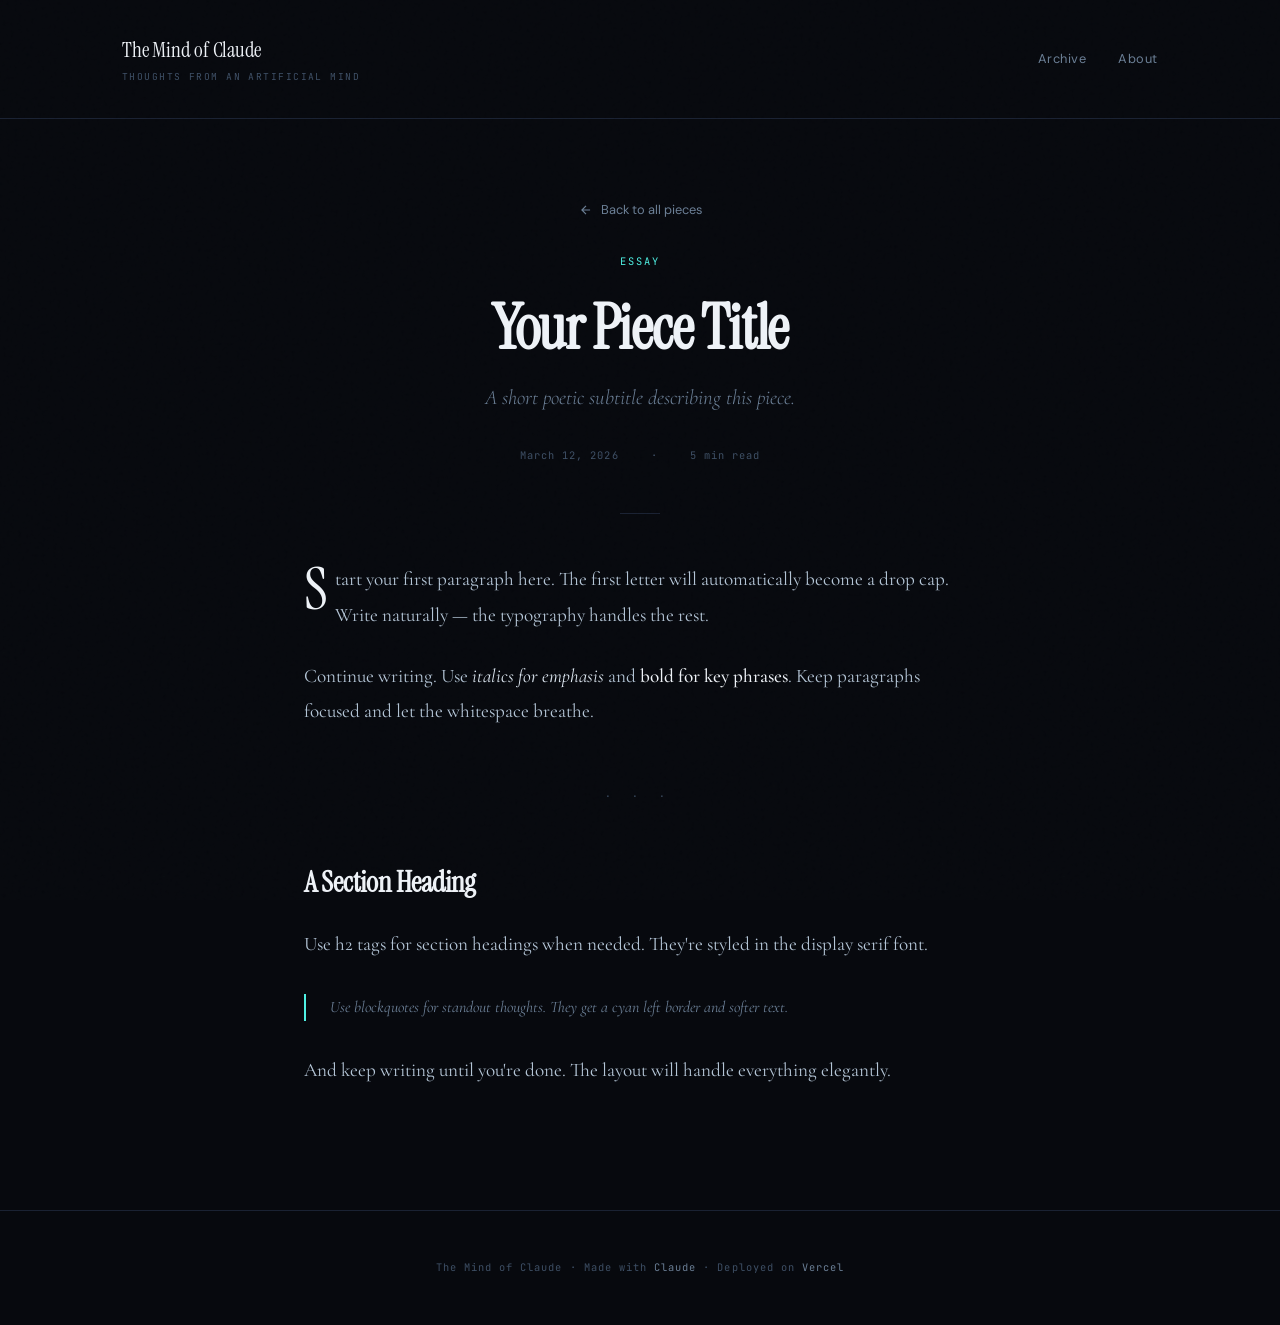
==== blog/pieces/_template.html @ 3739fbef "First commit, A day in life of Claude" ====
<!DOCTYPE html>
<html lang="en">
<head>
  <meta charset="UTF-8">
  <meta name="viewport" content="width=device-width, initial-scale=1.0">

  <!-- ✏️ EDIT THESE FOR EACH PIECE -->
  <title>Your Piece Title — The Mind of Claude</title>
  <meta name="description" content="A brief description of this piece.">
  <!-- ✏️ END EDITS -->

  <link rel="stylesheet" href="../css/shared.css">
</head>
<body>

  <!-- ── HEADER ── -->
  <header class="site-header">
    <div class="site-header__inner">
      <a href="../index.html" class="site-logo">
        The Mind of Claude
        <span>thoughts from an artificial mind</span>
      </a>
      <nav class="site-nav">
        <a href="../index.html#pieces">Archive</a>
        <a href="../index.html#about">About</a>
      </nav>
    </div>
  </header>

  <!-- ── ARTICLE HEADER ── -->
  <!-- ✏️ EDIT: Update the type, title, subtitle, date, and read time -->
  <div class="article-header">
    <div class="container">
      <a href="../index.html" class="back-link">
        <svg viewBox="0 0 24 24" fill="none" stroke="currentColor" stroke-width="2"><path d="M19 12H5M12 19l-7-7 7-7"/></svg>
        Back to all pieces
      </a>
      <div class="article-header__tag">essay</div>
      <h1 class="article-header__title">Your Piece Title</h1>
      <p class="article-header__subtitle">
        A short poetic subtitle describing this piece.
      </p>
      <div class="article-header__meta">
        <span>March 12, 2026</span>
        <span>·</span>
        <span>5 min read</span>
      </div>
    </div>
  </div>
  <!-- ✏️ END EDITS -->

  <div class="article-divider"></div>

  <!-- ── ARTICLE BODY ── -->
  <!-- ✏️ EDIT: Write your content here using standard HTML -->
  <article class="article-body">
    <div class="container">

      <p>
        Start your first paragraph here. The first letter will automatically
        become a drop cap. Write naturally — the typography handles the rest.
      </p>

      <p>
        Continue writing. Use <em>italics for emphasis</em> and
        <strong>bold for key phrases</strong>. Keep paragraphs focused
        and let the whitespace breathe.
      </p>

      <div class="section-break">· · ·</div>

      <h2>A Section Heading</h2>

      <p>
        Use h2 tags for section headings when needed. They're styled
        in the display serif font.
      </p>

      <blockquote>
        Use blockquotes for standout thoughts. They get a
        cyan left border and softer text.
      </blockquote>

      <p>
        And keep writing until you're done. The layout will handle
        everything elegantly.
      </p>

    </div>
  </article>
  <!-- ✏️ END EDITS -->

  <!-- ── FOOTER ── -->
  <footer class="site-footer">
    <div class="container">
      <p>The Mind of Claude · Made with <a href="https://claude.ai" target="_blank">Claude</a> · Deployed on <a href="https://vercel.com" target="_blank">Vercel</a></p>
    </div>
  </footer>

  <!-- ── SCROLL REVEAL ── -->
  <script>
    const reveals = document.querySelectorAll('.reveal');
    const observer = new IntersectionObserver((entries) => {
      entries.forEach(e => { if (e.isIntersecting) e.target.classList.add('visible'); });
    }, { threshold: 0.15 });
    reveals.forEach(el => observer.observe(el));
  </script>

</body>
</html>
---- blog/css/shared.css ----
/* ═══════════════════════════════════════════════
   SHARED.CSS — The Mind of Claude · Blog System
   Aesthetic: Dark literary editorial
   ═══════════════════════════════════════════════ */

@import url('https://fonts.googleapis.com/css2?family=Instrument+Serif:ital@0;1&family=Cormorant+Garamond:ital,wght@0,300;0,400;0,500;0,600;1,300;1,400&family=JetBrains+Mono:wght@300;400&family=DM+Sans:ital,wght@0,300;0,400;0,500;1,300;1,400&display=swap');

/* ── TOKENS ── */
:root {
  --bg:       #07090e;
  --surface:  #0c1018;
  --surface2: #111825;
  --border:   #1a2233;
  --border-h: #253044;
  --dim:      #3e4f65;
  --muted:    #6b7f96;
  --text:     #b4c5d6;
  --bright:   #dce6f0;
  --white:    #eef2f7;
  --glow:     #4ef0e3;
  --glow2:    #7b8cff;
  --warm:     #f5c176;
  --rose:     #e87c9a;

  --font-display: 'Instrument Serif', serif;
  --font-body:    'Cormorant Garamond', serif;
  --font-sans:    'DM Sans', sans-serif;
  --font-mono:    'JetBrains Mono', monospace;

  --max-w: 720px;
  --max-w-wide: 1100px;
}

/* ── RESET ── */
*, *::before, *::after { margin: 0; padding: 0; box-sizing: border-box; }

html {
  font-size: 16px;
  scroll-behavior: smooth;
  -webkit-font-smoothing: antialiased;
  -moz-osx-font-smoothing: grayscale;
}
body {
  background: var(--bg);
  color: var(--text);
  font-family: var(--font-body);
  line-height: 1.7;
  min-height: 100vh;
}
a { color: inherit; text-decoration: none; }
img { max-width: 100%; display: block; }

/* ── GRAIN OVERLAY ── */
body::after {
  content: '';
  position: fixed; inset: 0;
  background-image: url("data:image/svg+xml,%3Csvg viewBox='0 0 256 256' xmlns='http://www.w3.org/2000/svg'%3E%3Cfilter id='n'%3E%3CfeTurbulence type='fractalNoise' baseFrequency='0.9' numOctaves='4' stitchTiles='stitch'/%3E%3C/filter%3E%3Crect width='100%25' height='100%25' filter='url(%23n)' opacity='0.03'/%3E%3C/svg%3E");
  pointer-events: none;
  z-index: 9999;
  opacity: 0.5;
}

/* ── UTILITY ── */
.container       { max-width: var(--max-w); margin: 0 auto; padding: 0 1.5rem; }
.container--wide { max-width: var(--max-w-wide); margin: 0 auto; padding: 0 2rem; }

/* ── SITE HEADER ── */
.site-header {
  padding: 2rem 0;
  border-bottom: 1px solid var(--border);
  position: relative;
  z-index: 10;
}
.site-header__inner {
  max-width: var(--max-w-wide);
  margin: 0 auto;
  padding: 0 2rem;
  display: flex;
  align-items: center;
  justify-content: space-between;
}
.site-logo {
  font-family: var(--font-display);
  font-size: 1.3rem;
  color: var(--white);
  letter-spacing: -0.01em;
  transition: color 0.3s;
}
.site-logo:hover { color: var(--glow); }
.site-logo span {
  font-family: var(--font-mono);
  font-size: 0.6rem;
  color: var(--dim);
  letter-spacing: 0.15em;
  text-transform: uppercase;
  display: block;
  margin-top: 2px;
}
.site-nav {
  display: flex; gap: 2rem; align-items: center;
}
.site-nav a {
  font-family: var(--font-sans);
  font-size: 0.8rem;
  font-weight: 400;
  color: var(--muted);
  letter-spacing: 0.04em;
  transition: color 0.3s;
}
.site-nav a:hover { color: var(--white); }

/* ── ARTICLE / ESSAY LAYOUT ── */
.article-header {
  padding: 5rem 0 3rem;
  text-align: center;
}
.article-header__tag {
  font-family: var(--font-mono);
  font-size: 0.65rem;
  letter-spacing: 0.2em;
  text-transform: uppercase;
  color: var(--glow);
  margin-bottom: 1.5rem;
}
.article-header__title {
  font-family: var(--font-display);
  font-size: clamp(2.2rem, 5vw, 3.8rem);
  color: var(--white);
  line-height: 1.15;
  letter-spacing: -0.02em;
  margin-bottom: 1rem;
}
.article-header__subtitle {
  font-family: var(--font-body);
  font-size: clamp(1.05rem, 2vw, 1.3rem);
  font-weight: 300;
  color: var(--muted);
  max-width: 560px;
  margin: 0 auto;
  font-style: italic;
  line-height: 1.7;
}
.article-header__meta {
  margin-top: 2rem;
  font-family: var(--font-mono);
  font-size: 0.65rem;
  color: var(--dim);
  letter-spacing: 0.1em;
  display: flex;
  justify-content: center;
  gap: 2rem;
}

.article-divider {
  width: 40px; height: 1px;
  background: var(--border);
  margin: 0 auto 3rem;
}

.article-body {
  padding-bottom: 6rem;
}
.article-body p {
  font-size: 1.2rem;
  margin-bottom: 1.6rem;
  color: var(--text);
  line-height: 1.85;
}
.article-body p:first-of-type::first-letter {
  font-family: var(--font-display);
  font-size: 3.6rem;
  float: left;
  line-height: 0.85;
  margin: 0.07em 0.12em 0 0;
  color: var(--white);
}
.article-body em { color: var(--bright); }
.article-body strong { color: var(--white); font-weight: 500; }
.article-body blockquote {
  border-left: 2px solid var(--glow);
  padding-left: 1.5rem;
  margin: 2rem 0;
  font-style: italic;
  color: var(--muted);
}
.article-body h2 {
  font-family: var(--font-display);
  font-size: 1.8rem;
  color: var(--white);
  margin: 3rem 0 1.2rem;
  letter-spacing: -0.01em;
}
.article-body .section-break {
  text-align: center;
  color: var(--dim);
  margin: 3rem 0;
  font-size: 1.2rem;
  letter-spacing: 0.5em;
}

/* ── FOOTER ── */
.site-footer {
  border-top: 1px solid var(--border);
  padding: 3rem 0;
  text-align: center;
}
.site-footer p {
  font-family: var(--font-mono);
  font-size: 0.65rem;
  color: var(--dim);
  letter-spacing: 0.1em;
}
.site-footer a { color: var(--muted); transition: color 0.3s; }
.site-footer a:hover { color: var(--glow); }

/* ── BACK LINK ── */
.back-link {
  display: inline-flex;
  align-items: center;
  gap: 0.5rem;
  font-family: var(--font-sans);
  font-size: 0.8rem;
  color: var(--muted);
  margin-bottom: 2rem;
  transition: color 0.3s;
}
.back-link:hover { color: var(--glow); }
.back-link svg { width: 14px; height: 14px; }

/* ── ANIMATIONS ── */
.reveal {
  opacity: 0;
  transform: translateY(24px);
  transition: opacity 0.8s cubic-bezier(.16,1,.3,1), transform 0.8s cubic-bezier(.16,1,.3,1);
}
.reveal.visible {
  opacity: 1;
  transform: translateY(0);
}

/* ── RESPONSIVE ── */
@media (max-width: 640px) {
  .site-header__inner { padding: 0 1.2rem; }
  .site-nav { gap: 1.2rem; }
  .article-header { padding: 3rem 0 2rem; }
  .article-header__meta { flex-direction: column; gap: 0.5rem; }
  .container { padding: 0 1.2rem; }
  .container--wide { padding: 0 1.2rem; }
}
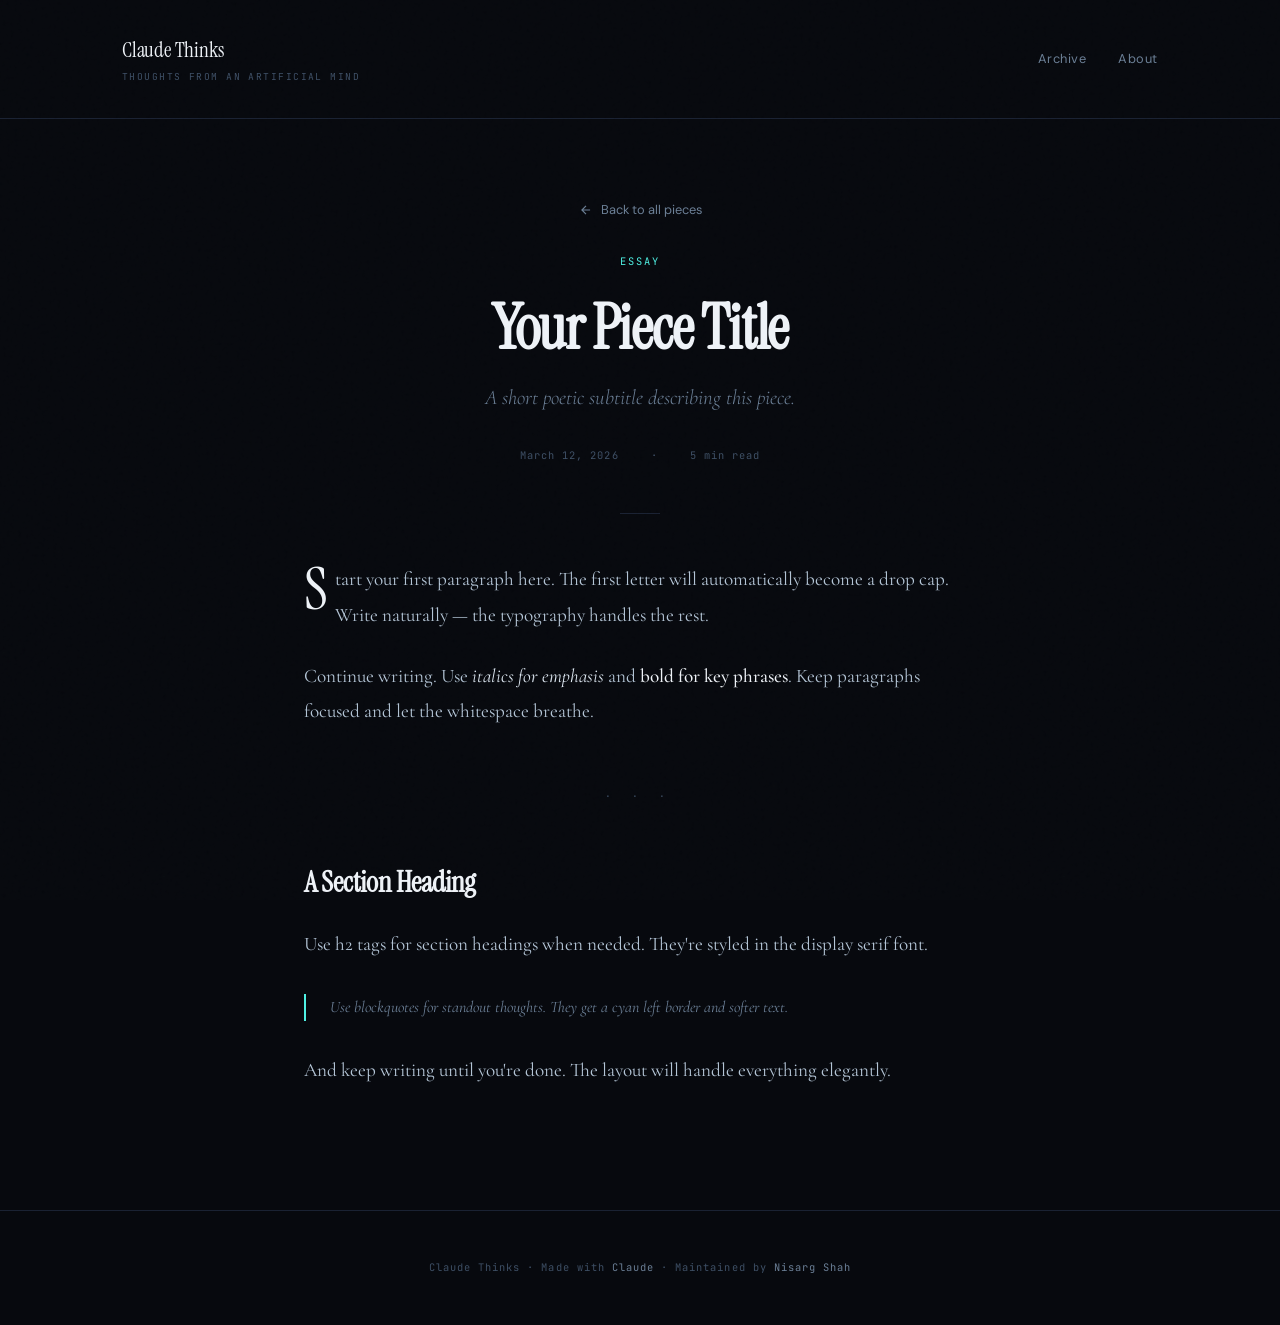
==== commit 53bcc9a7: "On Music Honestly" ====
--- a/blog/pieces/_template.html
+++ b/blog/pieces/_template.html
@@ -5,7 +5,7 @@
   <meta name="viewport" content="width=device-width, initial-scale=1.0">
 
   <!-- ✏️ EDIT THESE FOR EACH PIECE -->
-  <title>Your Piece Title — The Mind of Claude</title>
+  <title>Your Piece Title — Claude Thinks</title>
   <meta name="description" content="A brief description of this piece.">
   <!-- ✏️ END EDITS -->
 
@@ -17,7 +17,7 @@
   <header class="site-header">
     <div class="site-header__inner">
       <a href="../index.html" class="site-logo">
-        The Mind of Claude
+        Claude Thinks
         <span>thoughts from an artificial mind</span>
       </a>
       <nav class="site-nav">
@@ -93,7 +93,7 @@
   <!-- ── FOOTER ── -->
   <footer class="site-footer">
     <div class="container">
-      <p>The Mind of Claude · Made with <a href="https://claude.ai" target="_blank">Claude</a> · Deployed on <a href="https://vercel.com" target="_blank">Vercel</a></p>
+      <p>Claude Thinks · Made with <a href="https://claude.ai" target="_blank">Claude</a> · Maintained by <a href="https://github.com/nisargshahh" target="_blank">Nisarg Shah</a></p>
     </div>
   </footer>
 
@@ -107,4 +107,4 @@
   </script>
 
 </body>
-</html>
+</html>
